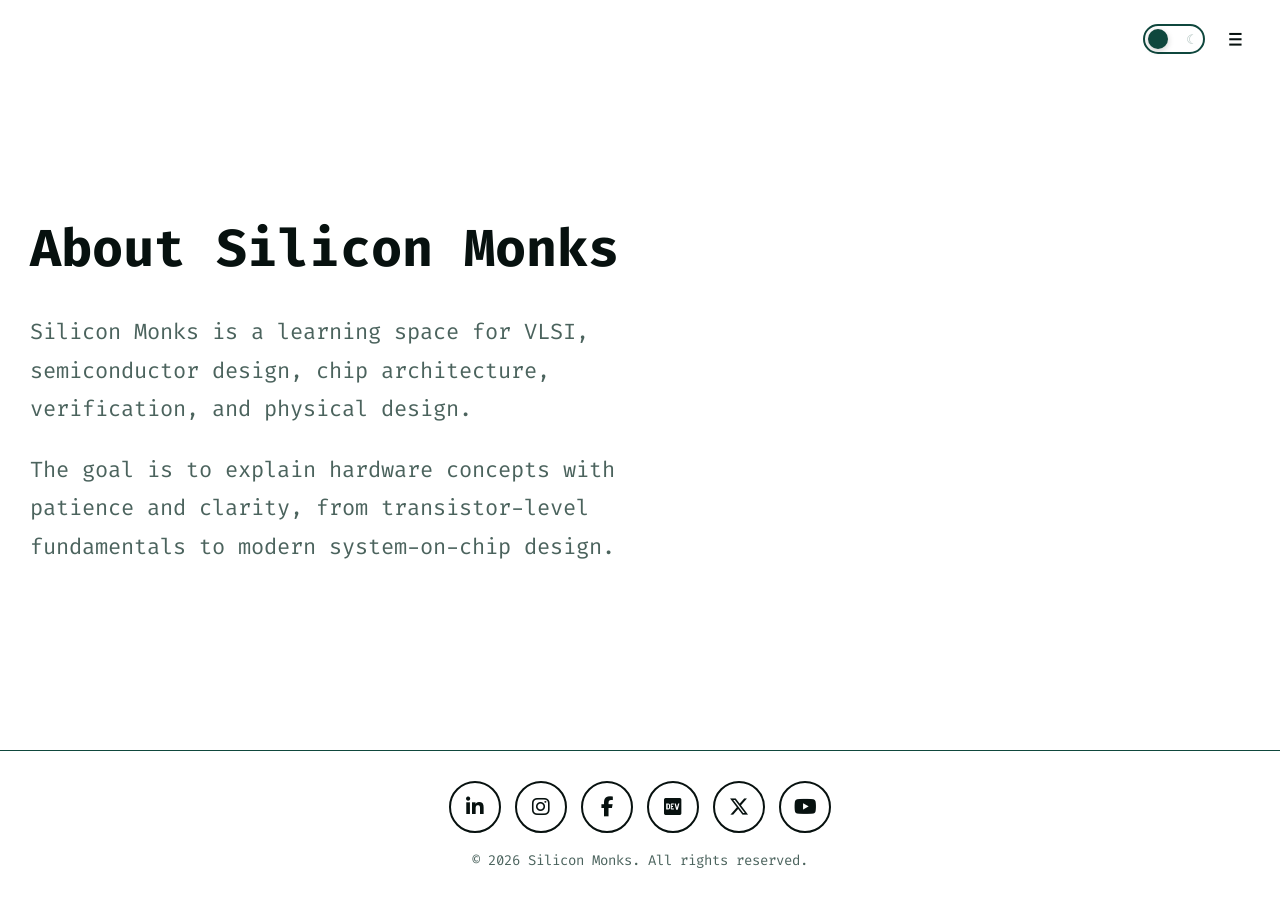
==== about.html @ 1dd902ce "silicon-monks blog site first commit" ====
<!DOCTYPE html>
<html lang="en">
<head>
  <meta charset="UTF-8">
  <meta name="viewport" content="width=device-width, initial-scale=1.0">
  <title>About | Silicon Monks</title>

  <link rel="icon" type="image/png" href="images/silicon-monks-img.png?v=3">

  <link rel="preconnect" href="https://fonts.googleapis.com">
  <link rel="preconnect" href="https://fonts.gstatic.com" crossorigin>
  <link href="https://fonts.googleapis.com/css2?family=Fira+Code&display=swap" rel="stylesheet">

  <link rel="stylesheet" href="https://cdnjs.cloudflare.com/ajax/libs/font-awesome/6.5.1/css/all.min.css">
  <link rel="stylesheet" href="css/style.css">
</head>
<body>
<!--
<div class="loader" id="loader" aria-label="Loading">
  <div class="loader-terminal">
    <span class="loader-prompt">siliconmonks@root:~$</span>
    <span id="loader-text"></span><span class="loader-cursor">_</span>
  </div>
</div>
-->

<header class="nav">
  <div class="nav-actions">
    <button class="theme-toggle" onclick="toggleTheme()" aria-label="Toggle dark mode">
      <span class="theme-icon sun-icon">&#9728;</span>
      <span class="theme-icon moon-icon">&#9790;</span>
      <span class="toggle-thumb"></span>
    </button>

    <button class="menu-btn" onclick="toggleMenu()" aria-label="Toggle menu">&#9776;</button>
  </div>
</header>

<nav class="menu" id="menu">
  <button class="close-btn" onclick="toggleMenu()" aria-label="Close menu">&times;</button>

  <a href="index.html">~/home</a>
  <a href="projects.html">~/projects</a>
  <a href="blogs.html">~/blogs</a>
  <a href="contact.html">~/contact</a>
</nav>

<main class="home-content">
  <section class="hero-copy">
    <h1>About Silicon Monks</h1>

    <p>
      Silicon Monks is a learning space for VLSI, semiconductor design, chip architecture, verification, and physical design.
    </p>

    <p>
      The goal is to explain hardware concepts with patience and clarity, from transistor-level fundamentals to modern system-on-chip design.
    </p>
  </section>
</main>

<footer class="site-footer">
  <div class="social-links">
    <a href="https://www.linkedin.com/company/silicon-monks/" target="_blank" rel="noopener noreferrer" aria-label="LinkedIn"><i class="fa-brands fa-linkedin-in"></i></a>
    <a href="https://www.instagram.com/siliconmonks/" target="_blank" rel="noopener noreferrer" aria-label="Instagram"><i class="fa-brands fa-instagram"></i></a>
    <a href="https://www.facebook.com/profile.php?id=61589232958247" target="_blank" rel="noopener noreferrer" aria-label="Facebook"><i class="fa-brands fa-facebook-f"></i></a>
    <a href="https://dev.to/silicon_monks" target="_blank" rel="noopener noreferrer" aria-label="Dev.to"><i class="fa-brands fa-dev"></i></a>
    <a href="https://x.com/siliconmonks" target="_blank" rel="noopener noreferrer" aria-label="X"><i class="fa-brands fa-x-twitter"></i></a>
    <a href="https://www.youtube.com/@siliconmonks" target="_blank" rel="noopener noreferrer" aria-label="YouTube"><i class="fa-brands fa-youtube"></i></a>
  </div>
</footer>

<script src="js/script.js"></script>
</body>
</html>
---- css/style.css ----
:root {
  --bg: #ffffff;
  --text: #07110f;
  --muted: #4b635d;
  --menu-bg: #f7faf8;
  --border: #0f473d;

  --primary: #0f473d;
  --secondary: #11a85a;
  --accent: #f4b72a;

  --toggle-border: #0f473d;
  --toggle-bg: #ffffff;
  --toggle-thumb: #0f473d;
  --toggle-icon: #0f473d;
}

body.dark {
  --bg: #07110f;
  --text: #f7faf8;
  --muted: #a8b8b2;
  --menu-bg: #0f1d1a;
  --border: #f4b72a;

  --primary: #11a85a;
  --secondary: #f4b72a;
  --accent: #f4b72a;

  --toggle-border: #f4b72a;
  --toggle-bg: #07110f;
  --toggle-thumb: #f4b72a;
  --toggle-icon: #f4b72a;
}

body {
  margin: 0;
  font-family: 'Fira Code', monospace;
  background: var(--bg);
  color: var(--text);
  min-height: 100vh;
  display: flex;
  flex-direction: column;
  transition: background 0.3s ease, color 0.3s ease;
}

/* Loader */
.loader {
  position: fixed;
  inset: 0;
  z-index: 999;
  display: flex;
  align-items: center;
  justify-content: center;
  padding: 30px;
  background: var(--bg);
  color: var(--text);
  transition: opacity 0.5s ease, visibility 0.5s ease;
}

.loader.hidden {
  opacity: 0;
  visibility: hidden;
}

.loader-terminal {
  width: min(720px, 100%);
  padding: 24px;
  border: 1px solid var(--border);
  color: var(--text);
  font-size: 22px;
  line-height: 1.7;
}

.loader-prompt {
  display: block;
  margin-bottom: 8px;
  color: var(--accent);
}

.loader-cursor {
  display: inline-block;
  margin-left: 3px;
  animation: blink 0.8s steps(2, start) infinite;
}

@keyframes blink {
  50% {
    opacity: 0;
  }
}

/* Header */
.nav {
  display: flex;
  justify-content: flex-end;
  align-items: center;
  padding: 24px 30px;
}

.nav-actions {
  display: flex;
  align-items: center;
  gap: 16px;
}

.menu-btn,
.close-btn,
.theme-toggle {
  cursor: pointer;
  background: none;
  border: 0;
  font-family: inherit;
  color: var(--text);
}

.menu-btn {
  font-size: 28px;
  line-height: 1;
}

/* Theme Toggle */
.theme-toggle {
  position: relative;
  width: 62px;
  height: 30px;
  padding: 3px;
  border: 2px solid var(--toggle-border);
  border-radius: 999px;
  background: var(--toggle-bg);
  transition: background 0.3s ease, border-color 0.3s ease;
}

.theme-icon {
  position: absolute;
  top: 50%;
  z-index: 1;
  font-size: 13px;
  line-height: 1;
  color: var(--toggle-icon);
  transform: translateY(-50%);
  transition: opacity 0.3s ease, color 0.3s ease;
}

.sun-icon {
  left: 9px;
}

.moon-icon {
  right: 9px;
  opacity: 0.35;
}

.toggle-thumb {
  position: relative;
  z-index: 2;
  display: block;
  width: 20px;
  height: 20px;
  border-radius: 50%;
  background: var(--toggle-thumb);
  box-shadow: 0 2px 6px rgba(0, 0, 0, 0.2);
  transition: transform 0.3s ease;
}

body.dark .toggle-thumb {
  transform: translateX(32px);
}

body.dark .sun-icon {
  opacity: 0.35;
}

body.dark .moon-icon {
  opacity: 1;
}

/* Menu */
.menu {
  position: fixed;
  top: 0;
  right: -100%;
  width: min(80%, 360px);
  height: 100%;
  padding: 40px;
  box-sizing: border-box;
  background: var(--menu-bg);
  border-left: 1px solid var(--border);
  transition: right 0.3s ease, background 0.3s ease, border-color 0.3s ease;
  z-index: 10;
}

.menu.active {
  right: 0;
}

.close-btn {
  display: block;
  margin-left: auto;
  font-size: 34px;
  line-height: 1;
}

.menu a {
  display: block;
  margin: 20px 0;
  font-size: 22px;
  text-decoration: none;
  color: var(--text);
}

.menu a:hover {
  color: var(--muted);
}

/* Shared Layout */
main {
  flex: 1;
}

/* Home */
.home-content {
  display: grid;
  grid-template-columns: minmax(0, 1.15fr) minmax(280px, 0.85fr);
  align-items: center;
  gap: 48px;
  padding: 50px 30px 70px;
}

.hero-copy {
  max-width: 920px;
}

.hero-copy h1 {
  margin: 0 0 34px;
  padding: 0;
  font-size: 52px;
  line-height: 1.15;
}

.hero-copy p {
  max-width: 860px;
  margin: 0 0 22px;
  color: var(--muted);
  font-size: 22px;
  line-height: 1.75;
}

/* Waving Logo */
.hero-logo {
  position: relative;
  display: flex;
  justify-content: center;
  align-items: center;
  min-height: 420px;
  perspective: 900px;
}

.flag-pole {
  width: 5px;
  height: 380px;
  border-radius: 999px;
  background: var(--accent);
  box-shadow: 0 0 24px rgba(244, 183, 42, 0.35);
}

.flag-wrap {
  position: relative;
  width: min(360px, 72vw);
  margin-left: 18px;
  transform-origin: left center;
  animation: flagSway 3.2s ease-in-out infinite;
}

.flag-wrap::after {
  content: "";
  position: absolute;
  inset: 0;
  border-radius: 20px;
  background: linear-gradient(
    90deg,
    rgba(255, 255, 255, 0.22),
    transparent 28%,
    rgba(0, 0, 0, 0.14) 58%,
    transparent
  );
  pointer-events: none;
  mix-blend-mode: soft-light;
  animation: flagLight 3.2s ease-in-out infinite;
}

.waving-logo {
  display: block;
  width: 100%;
  aspect-ratio: 1;
  object-fit: cover;
  border: 3px solid var(--accent);
  border-radius: 20px;
  clip-path: polygon(0 0, 97% 3%, 100% 24%, 96% 50%, 100% 76%, 97% 100%, 0 100%);
  box-shadow: 0 24px 70px rgba(0, 0, 0, 0.28);
  animation: flagEdge 3.2s ease-in-out infinite;
}

@keyframes flagSway {
  0%,
  100% {
    transform: rotateY(-8deg) skewY(1deg);
  }

  50% {
    transform: rotateY(8deg) skewY(-1.5deg);
  }
}

@keyframes flagEdge {
  0%,
  100% {
    clip-path: polygon(0 0, 97% 3%, 100% 24%, 96% 50%, 100% 76%, 97% 100%, 0 100%);
  }

  50% {
    clip-path: polygon(0 0, 100% 0, 96% 25%, 100% 50%, 96% 75%, 100% 100%, 0 100%);
  }
}

@keyframes flagLight {
  0%,
  100% {
    opacity: 0.35;
    transform: translateX(-8px);
  }

  50% {
    opacity: 0.65;
    transform: translateX(8px);
  }
}

/* Blogs */
.blogs-page {
  flex: 1;
  padding: 48px 30px 72px;
}

.blogs-hero {
  max-width: 900px;
  margin-bottom: 44px;
}

.blogs-hero h1 {
  margin: 0 0 18px;
  font-size: 56px;
  line-height: 1.1;
}

.blogs-hero p {
  max-width: 760px;
  margin: 0 0 22px;
  color: var(--muted);
  font-size: 20px;
  line-height: 1.7;
}

.devto-link {
  display: inline-flex;
  align-items: center;
  gap: 10px;
  color: var(--text);
  text-decoration: none;
  font-size: 16px;
  font-weight: bold;
}

.devto-link:hover {
  color: var(--accent);
}

.blog-filters {
  display: flex;
  flex-wrap: wrap;
  gap: 12px;
  margin-bottom: 30px;
}

.blog-filters button {
  padding: 10px 16px;
  border: 1px solid var(--border);
  border-radius: 999px;
  background: transparent;
  color: var(--text);
  font: inherit;
  cursor: pointer;
  transition: background 0.2s ease, color 0.2s ease, border-color 0.2s ease, transform 0.2s ease;
}

.blog-filters button:hover,
.blog-filters button.active {
  border-color: var(--accent);
  background: var(--accent);
  color: #07110f;
  transform: translateY(-2px);
}

.blog-results {
  display: grid;
  grid-template-columns: repeat(auto-fit, minmax(280px, 1fr));
  gap: 18px;
}

.blog-card {
  display: block;
  padding: 22px;
  border: 1px solid var(--border);
  background: var(--menu-bg);
  color: var(--text);
  text-decoration: none;
  transition: border-color 0.2s ease, transform 0.2s ease;
}

.blog-card:hover {
  border-color: var(--accent);
  transform: translateY(-2px);
}

.blog-card span {
  display: block;
  margin-bottom: 8px;
  color: var(--muted);
  font-size: 13px;
}

.blog-card h3 {
  margin: 0 0 10px;
  font-size: 21px;
  line-height: 1.4;
}

.blog-card p,
.blog-empty {
  margin: 0;
  color: var(--muted);
  font-size: 15px;
  line-height: 1.6;
}

/* Contact */
.contact-page {
  flex: 1;
  display: flex;
  align-items: center;
  padding: 48px 30px 72px;
}

.contact-panel {
  width: min(1120px, 100%);
  margin: 0 auto;
  display: grid;
  grid-template-columns: minmax(0, 1fr) minmax(280px, 0.85fr);
  gap: 56px;
  padding: 56px;
  border: 1px solid var(--border);
  background:
    radial-gradient(circle at 75% 25%, rgba(244, 183, 42, 0.14), transparent 28%),
    linear-gradient(135deg, rgba(15, 71, 61, 0.12), transparent 42%),
    var(--menu-bg);
  box-sizing: border-box;
}

.section-kicker {
  margin: 0 0 14px;
  color: var(--accent);
  font-size: 16px;
}

.contact-form-area h1 {
  margin: 0 0 34px;
  font-size: 56px;
  line-height: 1.1;
}

.contact-form {
  display: grid;
  gap: 16px;
  max-width: 520px;
}

.contact-form label {
  color: var(--muted);
  font-size: 14px;
}

.contact-form input,
.contact-form textarea {
  width: 100%;
  padding: 12px 0;
  border: 0;
  border-bottom: 2px solid var(--border);
  outline: 0;
  box-sizing: border-box;
  background: transparent;
  color: var(--text);
  font: inherit;
  resize: vertical;
}

.contact-form input::placeholder,
.contact-form textarea::placeholder {
  color: var(--muted);
  opacity: 0.75;
}

.contact-form input:focus,
.contact-form textarea:focus {
  border-bottom-color: var(--accent);
}

.contact-form button {
  width: 180px;
  margin-top: 14px;
  padding: 15px 24px;
  border: 2px solid var(--accent);
  border-radius: 999px;
  background: var(--accent);
  color: #07110f;
  font: inherit;
  font-weight: bold;
  cursor: pointer;
  transition: transform 0.2s ease, background 0.3s ease, color 0.3s ease;
}

.contact-form button:hover {
  background: transparent;
  color: var(--text);
  transform: translateY(-2px);
}

.contact-info {
  display: flex;
  flex-direction: column;
  justify-content: center;
  gap: 28px;
}

.contact-logo {
  width: 150px;
  height: 150px;
  object-fit: cover;
  border: 2px solid var(--accent);
  border-radius: 50%;
}

.contact-info h2 {
  margin: 0 0 12px;
  font-size: 28px;
}

.contact-info p {
  margin: 0;
  color: var(--muted);
  font-size: 18px;
  line-height: 1.7;
}

.contact-lines {
  display: grid;
  gap: 14px;
}

.contact-lines a {
  display: inline-flex;
  align-items: center;
  gap: 12px;
  color: var(--text);
  text-decoration: none;
  font-size: 18px;
}

.contact-lines i {
  width: 42px;
  height: 42px;
  display: inline-flex;
  align-items: center;
  justify-content: center;
  border: 2px solid var(--text);
  border-radius: 50%;
}

.contact-lines a:hover {
  color: var(--accent);
}

/* Footer */
.site-footer {
  padding: 30px;
  border-top: 1px solid var(--border);
}

.social-links {
  display: flex;
  justify-content: center;
  gap: 14px;
  flex-wrap: wrap;
}

.social-links a {
  display: flex;
  align-items: center;
  justify-content: center;
  width: 48px;
  height: 48px;
  border: 2px solid var(--text);
  border-radius: 50%;
  color: var(--text);
  text-decoration: none;
  font-size: 20px;
  line-height: 1;
  transition: background 0.3s ease, color 0.3s ease, transform 0.2s ease;
}

.social-links a:hover {
  background: var(--text);
  color: var(--bg);
  transform: translateY(-3px);
}

/* Responsive */
@media (max-width: 900px) {
  .home-content {
    grid-template-columns: 1fr;
    padding-top: 34px;
  }

  .hero-copy h1 {
    font-size: 40px;
  }

  .hero-copy p {
    font-size: 18px;
  }

  .hero-logo {
    min-height: 320px;
  }

  .flag-pole {
    height: 290px;
  }
}

@media (max-width: 820px) {
  .contact-page {
    padding: 28px 20px 52px;
  }

  .contact-panel {
    grid-template-columns: 1fr;
    gap: 40px;
    padding: 32px 24px;
  }

  .contact-form-area h1 {
    font-size: 40px;
  }

  .contact-form button {
    width: 100%;
  }

  .blogs-page {
    padding: 28px 20px 52px;
  }

  .blogs-hero h1 {
    font-size: 40px;
  }

  .blogs-hero p {
    font-size: 18px;
  }
}

@media (prefers-reduced-motion: reduce) {
  .flag-wrap,
  .flag-wrap::after,
  .waving-logo {
    animation: none;
  }
}
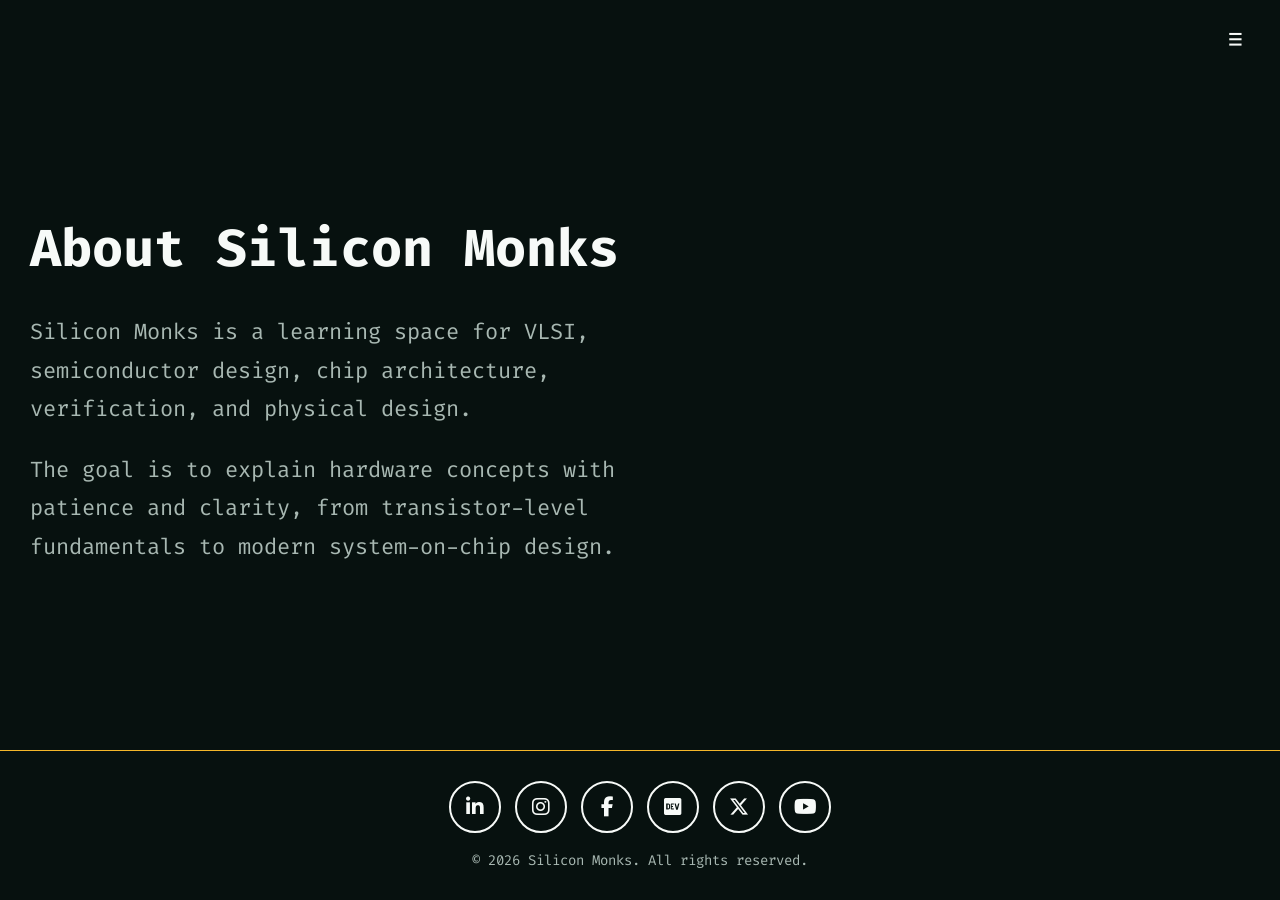
==== commit 1d602718: "Removed Light Theme" ====
--- a/about.html
+++ b/about.html
@@ -12,7 +12,7 @@
   <link href="https://fonts.googleapis.com/css2?family=Fira+Code&display=swap" rel="stylesheet">
 
   <link rel="stylesheet" href="https://cdnjs.cloudflare.com/ajax/libs/font-awesome/6.5.1/css/all.min.css">
-  <link rel="stylesheet" href="css/style.css">
+  <link rel="stylesheet" href="css/style.css?v=20260504">
 </head>
 <body>
 <!--
@@ -26,11 +26,11 @@
 
 <header class="nav">
   <div class="nav-actions">
-    <button class="theme-toggle" onclick="toggleTheme()" aria-label="Toggle dark mode">
+    <!--<button class="theme-toggle" onclick="toggleTheme()" aria-label="Toggle dark mode">
       <span class="theme-icon sun-icon">&#9728;</span>
       <span class="theme-icon moon-icon">&#9790;</span>
       <span class="toggle-thumb"></span>
-    </button>
+    </button>-->
 
     <button class="menu-btn" onclick="toggleMenu()" aria-label="Toggle menu">&#9776;</button>
   </div>
@@ -38,8 +38,8 @@
 
 <nav class="menu" id="menu">
   <button class="close-btn" onclick="toggleMenu()" aria-label="Close menu">&times;</button>
-
   <a href="index.html">~/home</a>
+  <a href="training.html">~/training</a>
   <a href="projects.html">~/projects</a>
   <a href="blogs.html">~/blogs</a>
   <a href="contact.html">~/contact</a>
@@ -70,6 +70,6 @@
   </div>
 </footer>
 
-<script src="js/script.js"></script>
+<script src="js/script.js?v=20260504"></script>
 </body>
 </html>
--- a/css/style.css
+++ b/css/style.css
@@ -1,21 +1,4 @@
 :root {
-  --bg: #ffffff;
-  --text: #07110f;
-  --muted: #4b635d;
-  --menu-bg: #f7faf8;
-  --border: #0f473d;
-
-  --primary: #0f473d;
-  --secondary: #11a85a;
-  --accent: #f4b72a;
-
-  --toggle-border: #0f473d;
-  --toggle-bg: #ffffff;
-  --toggle-thumb: #0f473d;
-  --toggle-icon: #0f473d;
-}
-
-body.dark {
   --bg: #07110f;
   --text: #f7faf8;
   --muted: #a8b8b2;
@@ -25,11 +8,6 @@
   --primary: #11a85a;
   --secondary: #f4b72a;
   --accent: #f4b72a;
-
-  --toggle-border: #f4b72a;
-  --toggle-bg: #07110f;
-  --toggle-thumb: #f4b72a;
-  --toggle-icon: #f4b72a;
 }
 
 body {
@@ -104,8 +82,7 @@
 }
 
 .menu-btn,
-.close-btn,
-.theme-toggle {
+.close-btn {
   cursor: pointer;
   background: none;
   border: 0;
@@ -116,62 +93,6 @@
 .menu-btn {
   font-size: 28px;
   line-height: 1;
-}
-
-/* Theme Toggle */
-.theme-toggle {
-  position: relative;
-  width: 62px;
-  height: 30px;
-  padding: 3px;
-  border: 2px solid var(--toggle-border);
-  border-radius: 999px;
-  background: var(--toggle-bg);
-  transition: background 0.3s ease, border-color 0.3s ease;
-}
-
-.theme-icon {
-  position: absolute;
-  top: 50%;
-  z-index: 1;
-  font-size: 13px;
-  line-height: 1;
-  color: var(--toggle-icon);
-  transform: translateY(-50%);
-  transition: opacity 0.3s ease, color 0.3s ease;
-}
-
-.sun-icon {
-  left: 9px;
-}
-
-.moon-icon {
-  right: 9px;
-  opacity: 0.35;
-}
-
-.toggle-thumb {
-  position: relative;
-  z-index: 2;
-  display: block;
-  width: 20px;
-  height: 20px;
-  border-radius: 50%;
-  background: var(--toggle-thumb);
-  box-shadow: 0 2px 6px rgba(0, 0, 0, 0.2);
-  transition: transform 0.3s ease;
-}
-
-body.dark .toggle-thumb {
-  transform: translateX(32px);
-}
-
-body.dark .sun-icon {
-  opacity: 0.35;
-}
-
-body.dark .moon-icon {
-  opacity: 1;
 }
 
 /* Menu */
@@ -622,11 +543,201 @@
   transform: translateY(-3px);
 }
 
+/* Training */
+.training-page {
+  padding: 40px 30px 70px;
+}
+
+.training-hero {
+  display: grid;
+  grid-template-columns: 1.2fr 0.8fr;
+  gap: 40px;
+  margin-bottom: 60px;
+}
+
+.training-hero-copy h1 {
+  font-size: 52px;
+  line-height: 1.2;
+  margin-bottom: 20px;
+}
+
+.training-hero-copy p {
+  font-size: 20px;
+  color: var(--muted);
+  line-height: 1.7;
+}
+
+.training-actions {
+  margin-top: 30px;
+  display: flex;
+  gap: 16px;
+  flex-wrap: wrap;
+}
+
+.primary-cta,
+.secondary-cta {
+  padding: 14px 22px;
+  border-radius: 999px;
+  font-weight: bold;
+  text-decoration: none;
+  transition: all 0.25s ease;
+}
+
+.primary-cta {
+  background: var(--accent);
+  color: #07110f;
+  border: 2px solid var(--accent);
+}
+
+.primary-cta:hover {
+  background: transparent;
+  color: var(--text);
+}
+
+.secondary-cta {
+  border: 2px solid var(--border);
+  color: var(--text);
+}
+
+.secondary-cta:hover {
+  border-color: var(--accent);
+  color: var(--accent);
+}
+
+.training-highlights {
+  border: 1px solid var(--border);
+  padding: 18px;
+  background: var(--menu-bg);
+  display: grid;
+  gap: 10px;
+  align-self: center;
+  justify-self: end;
+  width: min(420px, 100%);
+}
+
+.training-highlights p {
+  margin: 0;
+  padding: 13px 14px;
+  border: 1px solid var(--border);
+  background: var(--bg);
+  color: var(--text);
+  font-size: 16px;
+  font-weight: bold;
+  line-height: 1.45;
+}
+
+.training-section {
+  margin-bottom: 60px;
+}
+
+.training-section h2 {
+  font-size: 40px;
+  margin-bottom: 20px;
+}
+
+.training-section p {
+  color: var(--muted);
+  line-height: 1.7;
+}
+
+.section-intro {
+  color: var(--muted);
+  margin-bottom: 30px;
+}
+
+.split-section {
+  display: grid;
+  grid-template-columns: 1fr 1fr;
+  gap: 40px;
+}
+
+.feature-grid {
+  display: grid;
+  grid-template-columns: repeat(auto-fit, minmax(220px, 1fr));
+  gap: 16px;
+}
+
+.feature-grid p {
+  padding: 14px;
+  border: 1px solid var(--border);
+  background: var(--menu-bg);
+}
+
+.course-grid {
+  display: grid;
+  grid-template-columns: repeat(auto-fit, minmax(240px, 1fr));
+  gap: 20px;
+  margin: 30px 0;
+}
+
+.course-grid article {
+  border: 1px solid var(--border);
+  padding: 20px;
+  background: var(--menu-bg);
+  transition: transform 0.2s ease, border-color 0.2s ease;
+}
+
+.course-grid article:hover {
+  border-color: var(--accent);
+  transform: translateY(-3px);
+}
+
+.course-grid h3 {
+  margin-bottom: 10px;
+}
+
+.audience-strip {
+  display: flex;
+  flex-wrap: wrap;
+  gap: 12px;
+  margin-top: 20px;
+}
+
+.audience-strip span {
+  padding: 8px 14px;
+  border: 1px solid var(--border);
+  border-radius: 999px;
+}
+
+.clean-list {
+  padding-left: 18px;
+  display: grid;
+  gap: 10px;
+}
+
+.wide-list li {
+  font-size: 18px;
+}
+
+.outcome-section,
+.trust-section {
+  background: var(--menu-bg);
+  padding: 30px;
+  border: 1px solid var(--border);
+}
+
+.final-cta {
+  text-align: center;
+  padding: 60px 20px;
+  border-top: 1px solid var(--border);
+}
+
+.final-cta h2 {
+  font-size: 42px;
+  margin-bottom: 16px;
+}
+
+.final-cta p {
+  color: var(--muted);
+  margin-bottom: 24px;
+}
+
 /* Responsive */
 @media (max-width: 900px) {
-  .home-content {
+  .home-content,
+  .training-hero,
+  .split-section {
     grid-template-columns: 1fr;
-    padding-top: 34px;
   }
 
   .hero-copy h1 {
@@ -643,6 +754,19 @@
 
   .flag-pole {
     height: 290px;
+  }
+
+  .training-hero-copy h1 {
+    font-size: 36px;
+  }
+
+  .training-section h2 {
+    font-size: 32px;
+  }
+
+  .training-highlights {
+    justify-self: stretch;
+    width: auto;
   }
 }
 
@@ -675,6 +799,10 @@
 
   .blogs-hero p {
     font-size: 18px;
+  }
+
+  .training-page {
+    padding: 28px 20px 56px;
   }
 }
 
